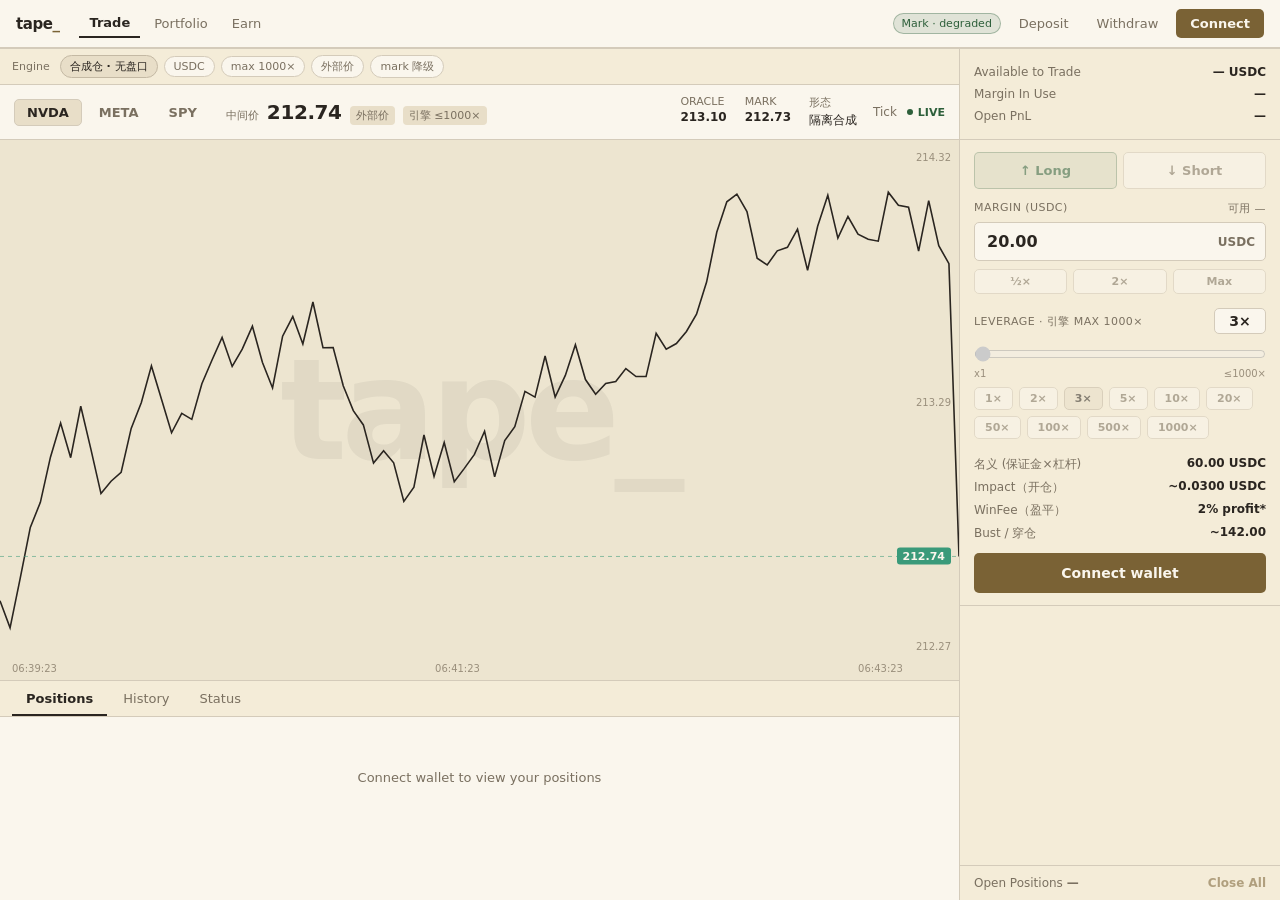
==== app/index.html @ c14cebf2 "rebuild: unified ENGINE→ENGINE_PARAMS winFee 200 Same QA fix; rebuild after mock re-exports params s" ====
<!doctype html>
<html lang="zh-CN">
  <head>
    <meta charset="UTF-8" />
    <link rel="icon" type="image/svg+xml" href="./favicon.svg" />
    <meta name="viewport" content="width=device-width, initial-scale=1.0" />
    <meta name="theme-color" content="#EDE5D0" />
    <title>Tape · US Stock Perp</title>
    <script type="module" crossorigin src="./assets/index-BJohCNqG.js"></script>
    <link rel="stylesheet" crossorigin href="./assets/index-CT2lqJcr.css">
  </head>
  <body>
    <div id="root"></div>
  </body>
</html>
---- app/assets/index-CT2lqJcr.css ----
:root{--bg:#ede5d0;--panel:#f4ecd8;--raised:#faf6ed;--sunken:#e8dec8;--border:#d4cbba;--border-strong:#c4b9a4;--ink:#2a2520;--muted:#7a7060;--muted-2:#9a8f7c;--positive:#2d5f3a;--positive-soft:#2d5f3a1f;--negative:#8b2020;--negative-soft:#8b20201f;--accent:#7a6235;--accent-hover:#69542c;--buy:#3a9a7a;--sell:#e05555;--chart-line:#2a2520;--live:#2d5f3a;--radius:8px;--radius-sm:5px;--rail-w:320px;--nav-h:48px;--bottom-h:220px;--font:Inter, ui-sans-serif, system-ui, -apple-system, "Segoe UI", "PingFang SC", "Noto Sans SC", sans-serif;font-family:var(--font);font-synthesis:none;text-rendering:optimizelegibility;-webkit-font-smoothing:antialiased;color:var(--ink);background:var(--bg)}*,:before,:after{box-sizing:border-box}html,body,#root{background:var(--bg);height:100%;color:var(--ink);margin:0}body{min-width:1200px;overflow:auto}button,input{font:inherit;color:inherit}button{cursor:pointer;background:0 0;border:none;padding:0}button:disabled{cursor:not-allowed;opacity:.55}.tabular{font-variant-numeric:tabular-nums}.desk{grid-template-rows:var(--nav-h) minmax(0, 1fr) auto;background:var(--bg);min-width:1200px;height:100vh;min-height:720px;display:grid}.desk-body{grid-template-columns:minmax(0, 1fr) var(--rail-w);border-top:1px solid var(--border);min-height:0;display:grid}.desk-main{border-right:1px solid var(--border);flex-direction:column;min-width:0;min-height:0;display:flex}.topnav{background:var(--raised);border-bottom:1px solid var(--border);height:var(--nav-h);align-items:center;gap:20px;padding:0 16px;display:flex}.topnav-logo{letter-spacing:-.03em;color:var(--ink);white-space:nowrap;font-size:15px;font-weight:700}.topnav-logo span{color:var(--accent)}.topnav-links{flex:1;align-items:center;gap:4px;display:flex}.topnav-links a,.topnav-links button.nav-link{color:var(--muted);border-radius:var(--radius-sm);padding:6px 10px;font-size:13px;text-decoration:none}.topnav-links a.active,.topnav-links button.nav-link.active{color:var(--ink);box-shadow:inset 0 -2px 0 var(--ink);border-radius:0;padding-bottom:8px;font-weight:600}.topnav-right{align-items:center;gap:8px;display:flex}.badge{border:1px solid var(--border);color:var(--muted);background:var(--sunken);white-space:nowrap;border-radius:999px;padding:3px 8px;font-size:11px}.badge.chain{color:var(--positive);background:var(--positive-soft);border-color:#2d5f3a59}.btn-ghost{color:var(--muted);border-radius:var(--radius-sm);padding:6px 10px;font-size:13px}.btn-ghost:hover{color:var(--ink);background:var(--sunken)}.btn-accent{color:#faf6ed;background:var(--accent);border-radius:var(--radius-sm);padding:7px 14px;font-size:13px;font-weight:600}.btn-accent:hover:not(:disabled){background:var(--accent-hover)}.btn-place{color:#faf6ed;background:var(--positive);border-radius:var(--radius-sm);width:100%;margin-top:8px;padding:12px 14px;font-size:14px;font-weight:650}.btn-place:hover:not(:disabled){filter:brightness(1.06)}.btn-place.short{background:var(--negative)}.btn-place.connect{background:var(--accent)}.btn-place.blocked{background:var(--border-strong);color:var(--muted)}.session-bar{background:var(--panel);border-bottom:1px solid var(--border);flex-shrink:0;align-items:center;gap:6px;padding:6px 12px;display:flex}.session-bar .lbl{color:var(--muted);margin-right:4px;font-size:11px}.chip{border:1px solid var(--border);color:var(--muted);background:var(--raised);border-radius:999px;padding:3px 9px;font-size:11px}.chip:hover{color:var(--ink);border-color:var(--border-strong)}.chip.active{color:var(--ink);background:var(--sunken);border-color:var(--border-strong);font-weight:600}.market-header{background:var(--raised);border-bottom:1px solid var(--border);flex-shrink:0;align-items:center;gap:16px;padding:10px 14px;display:flex}.market-select{gap:4px;display:flex}.market-select button{border-radius:var(--radius-sm);color:var(--muted);border:1px solid #0000;padding:5px 12px;font-size:13px;font-weight:600}.market-select button.active{color:var(--ink);background:var(--sunken);border-color:var(--border)}.mid-block{align-items:baseline;gap:8px;display:flex}.mid-block .label{color:var(--muted);font-size:11px}.mid-block .px{letter-spacing:-.02em;font-size:20px;font-weight:650}.mid-block .tag{background:var(--sunken);color:var(--muted);border-radius:4px;padding:2px 6px;font-size:11px}.stats{color:var(--muted);gap:18px;margin-left:auto;font-size:11px;display:flex}.stats b{color:var(--ink);margin-top:2px;font-size:12px;font-weight:600;display:block}.chart-tools{color:var(--muted);align-items:center;gap:10px;font-size:12px;display:flex}.live-dot{color:var(--live);align-items:center;gap:5px;font-size:11px;font-weight:600;display:inline-flex}.live-dot:before{content:"";background:var(--live);border-radius:50%;width:6px;height:6px}.chart-wrap{background:var(--bg);flex:1;min-height:280px;position:relative;overflow:hidden}.chart-watermark{pointer-events:none;letter-spacing:-.04em;color:#2a25200f;-webkit-user-select:none;user-select:none;z-index:0;justify-content:center;align-items:center;font-size:clamp(64px,12vw,140px);font-weight:700;display:flex;position:absolute;inset:0}.chart-wrap canvas,.chart-wrap svg{z-index:1;width:100%;height:100%;display:block;position:relative}.chart-axis-y{color:var(--muted-2);z-index:2;text-align:right;pointer-events:none;flex-direction:column;justify-content:space-between;font-size:10px;display:flex;position:absolute;top:12px;bottom:28px;right:8px}.chart-axis-x{color:var(--muted-2);z-index:2;pointer-events:none;justify-content:space-between;font-size:10px;display:flex;position:absolute;bottom:6px;left:12px;right:56px}.px-pill{z-index:3;color:#faf6ed;background:var(--buy);pointer-events:none;border-radius:3px;padding:2px 6px;font-size:11px;font-weight:650;position:absolute;right:8px;transform:translateY(-50%)}.order-rail{background:var(--panel);flex-direction:column;min-height:0;display:flex;overflow-y:auto}.rail-section{border-bottom:1px solid var(--border);padding:12px 14px}.rail-section:last-child{border-bottom:none}.acct-row{justify-content:space-between;align-items:baseline;padding:4px 0;font-size:12px;display:flex}.acct-row .k{color:var(--muted)}.acct-row .v{font-weight:600}.acct-row .v.pos{color:var(--positive)}.acct-row .v.neg{color:var(--negative)}.dir-seg{grid-template-columns:1fr 1fr;gap:6px;margin-bottom:12px;display:grid}.dir-seg button{border-radius:var(--radius-sm);border:1px solid var(--border);background:var(--raised);color:var(--muted);padding:10px 8px;font-size:13px;font-weight:650}.dir-seg button.long.active{background:var(--positive-soft);color:var(--positive);border-color:#2d5f3a73}.dir-seg button.short.active{background:var(--negative-soft);color:var(--negative);border-color:#8b202066}.field-label{color:var(--muted);text-transform:uppercase;letter-spacing:.04em;justify-content:space-between;margin-bottom:6px;font-size:11px;display:flex}.field-input{background:var(--raised);border:1px solid var(--border);border-radius:var(--radius-sm);align-items:center;gap:8px;padding:8px 10px;display:flex}.field-input input{font-variant-numeric:tabular-nums;background:0 0;border:none;outline:none;flex:1;min-width:0;font-size:16px;font-weight:650}.field-input .unit{color:var(--muted);font-size:12px;font-weight:600}.quick-row{gap:6px;margin-top:8px;display:flex}.quick-row button{border-radius:var(--radius-sm);border:1px solid var(--border);background:var(--raised);color:var(--muted);flex:1;padding:5px 0;font-size:11px;font-weight:600}.quick-row button:hover:not(:disabled){color:var(--ink);border-color:var(--border-strong)}.lev-head{justify-content:space-between;align-items:center;margin-top:14px;margin-bottom:8px;display:flex}.lev-head .lbl{color:var(--muted);text-transform:uppercase;letter-spacing:.04em;font-size:11px}.lev-box{text-align:center;border:1px solid var(--border);border-radius:var(--radius-sm);background:var(--raised);min-width:52px;padding:4px 8px;font-size:14px;font-weight:700}.lev-slider{width:100%;accent-color:var(--accent);margin:4px 0 6px}.lev-ends{color:var(--muted-2);justify-content:space-between;margin-bottom:8px;font-size:10px;display:flex}.lev-presets{flex-wrap:wrap;gap:6px;display:flex}.lev-presets button{border-radius:var(--radius-sm);border:1px solid var(--border);background:var(--raised);color:var(--muted);padding:4px 10px;font-size:11px;font-weight:600}.lev-presets button.active{color:var(--ink);border-color:var(--border-strong);background:var(--sunken)}.summary-row{color:var(--muted);justify-content:space-between;padding:3px 0;font-size:12px;display:flex}.summary-row b{color:var(--ink);font-weight:600}.banner{border-radius:var(--radius-sm);background:var(--sunken);color:var(--muted);border:1px solid var(--border);margin:8px 0 0;padding:8px 10px;font-size:12px}.banner.warn{color:var(--negative);background:var(--negative-soft);border-color:#8b202040}.rail-foot{border-top:1px solid var(--border);color:var(--muted);justify-content:space-between;margin-top:auto;padding:10px 14px;font-size:12px;display:flex}.rail-foot button{color:var(--accent);font-weight:600}.bottom-panel{border-top:1px solid var(--border);background:var(--raised);min-height:var(--bottom-h);flex-direction:column;max-height:280px;display:flex}.bottom-tabs{border-bottom:1px solid var(--border);background:var(--panel);gap:2px;padding:0 12px;display:flex}.bottom-tabs button{color:var(--muted);padding:10px 14px;font-size:13px}.bottom-tabs button.active{color:var(--ink);box-shadow:inset 0 -2px 0 var(--ink);font-weight:650}.pos-table-wrap{flex:1;position:relative;overflow:auto}.pos-empty{min-height:120px;color:var(--muted);justify-content:center;align-items:center;font-size:13px;display:flex}table.pos-table{border-collapse:collapse;width:100%;font-size:12px}table.pos-table th{text-align:left;color:var(--muted);border-bottom:1px solid var(--border);background:var(--raised);white-space:nowrap;padding:8px 12px;font-weight:500;position:sticky;top:0}table.pos-table td{border-bottom:1px solid var(--border);white-space:nowrap;font-variant-numeric:tabular-nums;padding:10px 12px}table.pos-table .asset{font-weight:650}table.pos-table .long{color:var(--positive)}table.pos-table .short{color:var(--negative)}table.pos-table .pos{color:var(--positive)}table.pos-table .neg{color:var(--negative)}.btn-close{border-radius:var(--radius-sm);border:1px solid var(--border);background:var(--sunken);color:var(--ink);padding:4px 10px;font-size:11px;font-weight:600}.btn-close:hover:not(:disabled){border-color:var(--border-strong)}.modal-backdrop{z-index:100;background:#2a252059;justify-content:center;align-items:center;display:flex;position:fixed;inset:0}.modal{background:var(--raised);border:1px solid var(--border);border-radius:var(--radius);width:min(400px,92vw);padding:20px 22px;box-shadow:0 12px 40px #2a25202e}.modal h3{margin:0 0 12px;font-size:16px}.modal p{color:var(--muted);margin:0 0 8px;font-size:13px;line-height:1.5}.modal .emphasis{color:var(--negative);font-size:14px;font-weight:700}.modal-actions{justify-content:flex-end;gap:8px;margin-top:16px;display:flex}.modal-actions .cancel{border-radius:var(--radius-sm);border:1px solid var(--border);background:var(--sunken);padding:8px 14px;font-size:13px;font-weight:600}.modal-actions .confirm{border-radius:var(--radius-sm);background:var(--positive);color:#faf6ed;padding:8px 14px;font-size:13px;font-weight:650}.toast{background:var(--ink);color:var(--raised);border-radius:var(--radius-sm);z-index:120;max-width:90vw;padding:10px 16px;font-size:13px;position:fixed;bottom:24px;left:50%;transform:translate(-50%);box-shadow:0 8px 24px #2a252040}.narrow-hint{display:none}@media (width<=1199px){.narrow-hint{z-index:50;background:var(--accent);color:#faf6ed;text-align:center;padding:8px 12px;font-size:12px;display:block;position:sticky;top:0}}
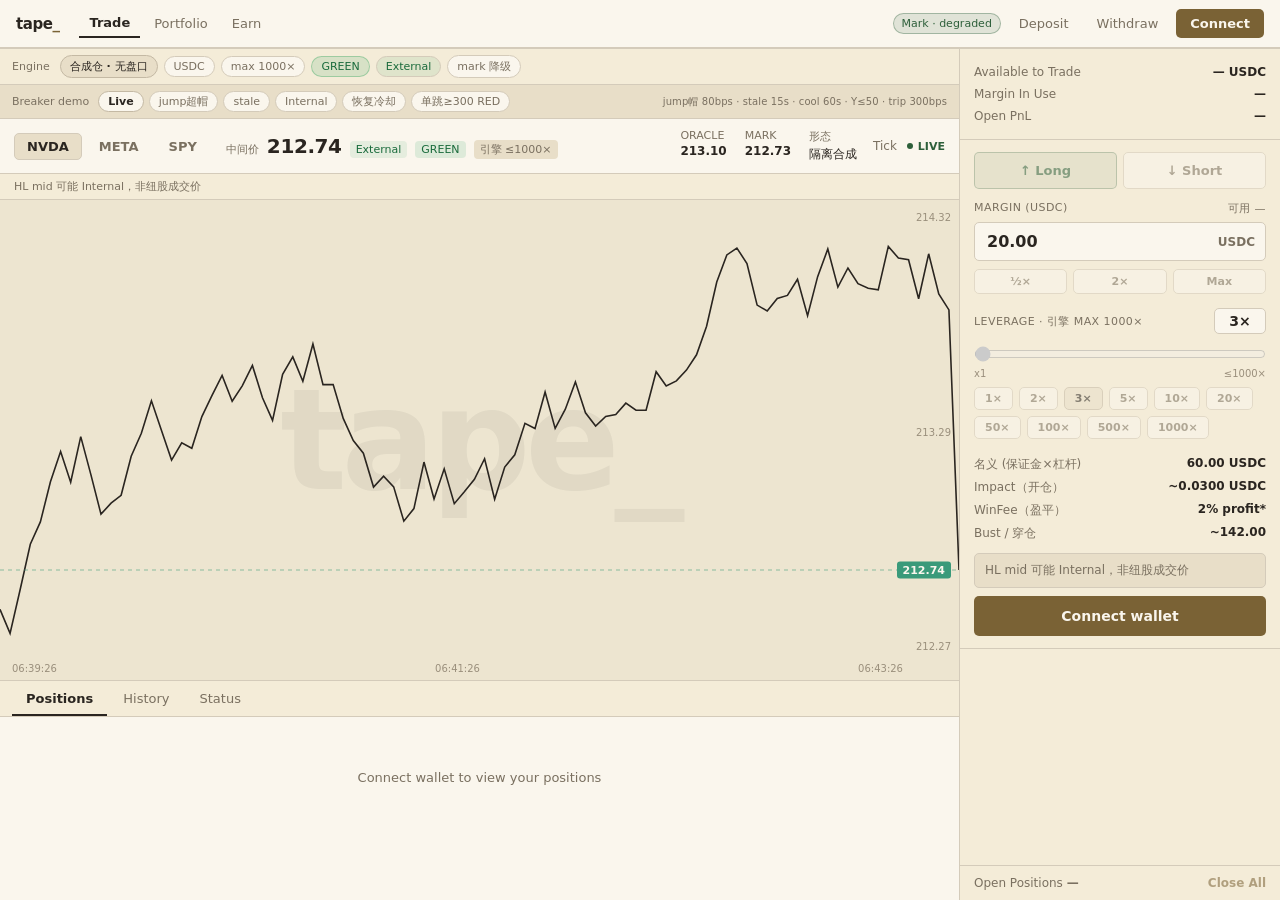
==== commit eefe37d2: "breaker UI §6: GREEN/YELLOW/ORANGE/RED · mark tags · open gate · QA demo toolbar - Price tags Extern" ====
--- a/app/index.html
+++ b/app/index.html
@@ -6,8 +6,8 @@
     <meta name="viewport" content="width=device-width, initial-scale=1.0" />
     <meta name="theme-color" content="#EDE5D0" />
     <title>Tape · US Stock Perp</title>
-    <script type="module" crossorigin src="./assets/index-BJohCNqG.js"></script>
-    <link rel="stylesheet" crossorigin href="./assets/index-CT2lqJcr.css">
+    <script type="module" crossorigin src="./assets/index-rAU33fij.js"></script>
+    <link rel="stylesheet" crossorigin href="./assets/index-DnjZl-Bi.css">
   </head>
   <body>
     <div id="root"></div>
--- a/app/assets/index-DnjZl-Bi.css
+++ b/app/assets/index-DnjZl-Bi.css
@@ -0,0 +1 @@
+:root{--bg:#ede5d0;--panel:#f4ecd8;--raised:#faf6ed;--sunken:#e8dec8;--border:#d4cbba;--border-strong:#c4b9a4;--ink:#2a2520;--muted:#7a7060;--muted-2:#9a8f7c;--positive:#2d5f3a;--positive-soft:#2d5f3a1f;--negative:#8b2020;--negative-soft:#8b20201f;--accent:#7a6235;--accent-hover:#69542c;--buy:#3a9a7a;--sell:#e05555;--chart-line:#2a2520;--live:#2d5f3a;--radius:8px;--radius-sm:5px;--rail-w:320px;--nav-h:48px;--bottom-h:220px;--font:Inter, ui-sans-serif, system-ui, -apple-system, "Segoe UI", "PingFang SC", "Noto Sans SC", sans-serif;font-family:var(--font);font-synthesis:none;text-rendering:optimizelegibility;-webkit-font-smoothing:antialiased;color:var(--ink);background:var(--bg)}*,:before,:after{box-sizing:border-box}html,body,#root{background:var(--bg);height:100%;color:var(--ink);margin:0}body{min-width:1200px;overflow:auto}button,input{font:inherit;color:inherit}button{cursor:pointer;background:0 0;border:none;padding:0}button:disabled{cursor:not-allowed;opacity:.55}.tabular{font-variant-numeric:tabular-nums}.desk{grid-template-rows:var(--nav-h) minmax(0, 1fr) auto;background:var(--bg);min-width:1200px;height:100vh;min-height:720px;display:grid}.desk-body{grid-template-columns:minmax(0, 1fr) var(--rail-w);border-top:1px solid var(--border);min-height:0;display:grid}.desk-main{border-right:1px solid var(--border);flex-direction:column;min-width:0;min-height:0;display:flex}.topnav{background:var(--raised);border-bottom:1px solid var(--border);height:var(--nav-h);align-items:center;gap:20px;padding:0 16px;display:flex}.topnav-logo{letter-spacing:-.03em;color:var(--ink);white-space:nowrap;font-size:15px;font-weight:700}.topnav-logo span{color:var(--accent)}.topnav-links{flex:1;align-items:center;gap:4px;display:flex}.topnav-links a,.topnav-links button.nav-link{color:var(--muted);border-radius:var(--radius-sm);padding:6px 10px;font-size:13px;text-decoration:none}.topnav-links a.active,.topnav-links button.nav-link.active{color:var(--ink);box-shadow:inset 0 -2px 0 var(--ink);border-radius:0;padding-bottom:8px;font-weight:600}.topnav-right{align-items:center;gap:8px;display:flex}.badge{border:1px solid var(--border);color:var(--muted);background:var(--sunken);white-space:nowrap;border-radius:999px;padding:3px 8px;font-size:11px}.badge.chain{color:var(--positive);background:var(--positive-soft);border-color:#2d5f3a59}.btn-ghost{color:var(--muted);border-radius:var(--radius-sm);padding:6px 10px;font-size:13px}.btn-ghost:hover{color:var(--ink);background:var(--sunken)}.btn-accent{color:#faf6ed;background:var(--accent);border-radius:var(--radius-sm);padding:7px 14px;font-size:13px;font-weight:600}.btn-accent:hover:not(:disabled){background:var(--accent-hover)}.btn-place{color:#faf6ed;background:var(--positive);border-radius:var(--radius-sm);width:100%;margin-top:8px;padding:12px 14px;font-size:14px;font-weight:650}.btn-place:hover:not(:disabled){filter:brightness(1.06)}.btn-place.short{background:var(--negative)}.btn-place.connect{background:var(--accent)}.btn-place.blocked{background:var(--border-strong);color:var(--muted)}.session-bar{background:var(--panel);border-bottom:1px solid var(--border);flex-shrink:0;align-items:center;gap:6px;padding:6px 12px;display:flex}.session-bar .lbl{color:var(--muted);margin-right:4px;font-size:11px}.chip{border:1px solid var(--border);color:var(--muted);background:var(--raised);border-radius:999px;padding:3px 9px;font-size:11px}.chip:hover{color:var(--ink);border-color:var(--border-strong)}.chip.active{color:var(--ink);background:var(--sunken);border-color:var(--border-strong);font-weight:600}.market-header{background:var(--raised);border-bottom:1px solid var(--border);flex-shrink:0;align-items:center;gap:16px;padding:10px 14px;display:flex}.market-select{gap:4px;display:flex}.market-select button{border-radius:var(--radius-sm);color:var(--muted);border:1px solid #0000;padding:5px 12px;font-size:13px;font-weight:600}.market-select button.active{color:var(--ink);background:var(--sunken);border-color:var(--border)}.mid-block{align-items:baseline;gap:8px;display:flex}.mid-block .label{color:var(--muted);font-size:11px}.mid-block .px{letter-spacing:-.02em;font-size:20px;font-weight:650}.mid-block .tag{background:var(--sunken);color:var(--muted);border-radius:4px;padding:2px 6px;font-size:11px}.stats{color:var(--muted);gap:18px;margin-left:auto;font-size:11px;display:flex}.stats b{color:var(--ink);margin-top:2px;font-size:12px;font-weight:600;display:block}.chart-tools{color:var(--muted);align-items:center;gap:10px;font-size:12px;display:flex}.live-dot{color:var(--live);align-items:center;gap:5px;font-size:11px;font-weight:600;display:inline-flex}.live-dot:before{content:"";background:var(--live);border-radius:50%;width:6px;height:6px}.chart-wrap{background:var(--bg);flex:1;min-height:280px;position:relative;overflow:hidden}.chart-watermark{pointer-events:none;letter-spacing:-.04em;color:#2a25200f;-webkit-user-select:none;user-select:none;z-index:0;justify-content:center;align-items:center;font-size:clamp(64px,12vw,140px);font-weight:700;display:flex;position:absolute;inset:0}.chart-wrap canvas,.chart-wrap svg{z-index:1;width:100%;height:100%;display:block;position:relative}.chart-axis-y{color:var(--muted-2);z-index:2;text-align:right;pointer-events:none;flex-direction:column;justify-content:space-between;font-size:10px;display:flex;position:absolute;top:12px;bottom:28px;right:8px}.chart-axis-x{color:var(--muted-2);z-index:2;pointer-events:none;justify-content:space-between;font-size:10px;display:flex;position:absolute;bottom:6px;left:12px;right:56px}.px-pill{z-index:3;color:#faf6ed;background:var(--buy);pointer-events:none;border-radius:3px;padding:2px 6px;font-size:11px;font-weight:650;position:absolute;right:8px;transform:translateY(-50%)}.order-rail{background:var(--panel);flex-direction:column;min-height:0;display:flex;overflow-y:auto}.rail-section{border-bottom:1px solid var(--border);padding:12px 14px}.rail-section:last-child{border-bottom:none}.acct-row{justify-content:space-between;align-items:baseline;padding:4px 0;font-size:12px;display:flex}.acct-row .k{color:var(--muted)}.acct-row .v{font-weight:600}.acct-row .v.pos{color:var(--positive)}.acct-row .v.neg{color:var(--negative)}.dir-seg{grid-template-columns:1fr 1fr;gap:6px;margin-bottom:12px;display:grid}.dir-seg button{border-radius:var(--radius-sm);border:1px solid var(--border);background:var(--raised);color:var(--muted);padding:10px 8px;font-size:13px;font-weight:650}.dir-seg button.long.active{background:var(--positive-soft);color:var(--positive);border-color:#2d5f3a73}.dir-seg button.short.active{background:var(--negative-soft);color:var(--negative);border-color:#8b202066}.field-label{color:var(--muted);text-transform:uppercase;letter-spacing:.04em;justify-content:space-between;margin-bottom:6px;font-size:11px;display:flex}.field-input{background:var(--raised);border:1px solid var(--border);border-radius:var(--radius-sm);align-items:center;gap:8px;padding:8px 10px;display:flex}.field-input input{font-variant-numeric:tabular-nums;background:0 0;border:none;outline:none;flex:1;min-width:0;font-size:16px;font-weight:650}.field-input .unit{color:var(--muted);font-size:12px;font-weight:600}.quick-row{gap:6px;margin-top:8px;display:flex}.quick-row button{border-radius:var(--radius-sm);border:1px solid var(--border);background:var(--raised);color:var(--muted);flex:1;padding:5px 0;font-size:11px;font-weight:600}.quick-row button:hover:not(:disabled){color:var(--ink);border-color:var(--border-strong)}.lev-head{justify-content:space-between;align-items:center;margin-top:14px;margin-bottom:8px;display:flex}.lev-head .lbl{color:var(--muted);text-transform:uppercase;letter-spacing:.04em;font-size:11px}.lev-box{text-align:center;border:1px solid var(--border);border-radius:var(--radius-sm);background:var(--raised);min-width:52px;padding:4px 8px;font-size:14px;font-weight:700}.lev-slider{width:100%;accent-color:var(--accent);margin:4px 0 6px}.lev-ends{color:var(--muted-2);justify-content:space-between;margin-bottom:8px;font-size:10px;display:flex}.lev-presets{flex-wrap:wrap;gap:6px;display:flex}.lev-presets button{border-radius:var(--radius-sm);border:1px solid var(--border);background:var(--raised);color:var(--muted);padding:4px 10px;font-size:11px;font-weight:600}.lev-presets button.active{color:var(--ink);border-color:var(--border-strong);background:var(--sunken)}.summary-row{color:var(--muted);justify-content:space-between;padding:3px 0;font-size:12px;display:flex}.summary-row b{color:var(--ink);font-weight:600}.banner{border-radius:var(--radius-sm);background:var(--sunken);color:var(--muted);border:1px solid var(--border);margin:8px 0 0;padding:8px 10px;font-size:12px}.banner.warn{color:var(--negative);background:var(--negative-soft);border-color:#8b202040}.rail-foot{border-top:1px solid var(--border);color:var(--muted);justify-content:space-between;margin-top:auto;padding:10px 14px;font-size:12px;display:flex}.rail-foot button{color:var(--accent);font-weight:600}.bottom-panel{border-top:1px solid var(--border);background:var(--raised);min-height:var(--bottom-h);flex-direction:column;max-height:280px;display:flex}.bottom-tabs{border-bottom:1px solid var(--border);background:var(--panel);gap:2px;padding:0 12px;display:flex}.bottom-tabs button{color:var(--muted);padding:10px 14px;font-size:13px}.bottom-tabs button.active{color:var(--ink);box-shadow:inset 0 -2px 0 var(--ink);font-weight:650}.pos-table-wrap{flex:1;position:relative;overflow:auto}.pos-empty{min-height:120px;color:var(--muted);justify-content:center;align-items:center;font-size:13px;display:flex}table.pos-table{border-collapse:collapse;width:100%;font-size:12px}table.pos-table th{text-align:left;color:var(--muted);border-bottom:1px solid var(--border);background:var(--raised);white-space:nowrap;padding:8px 12px;font-weight:500;position:sticky;top:0}table.pos-table td{border-bottom:1px solid var(--border);white-space:nowrap;font-variant-numeric:tabular-nums;padding:10px 12px}table.pos-table .asset{font-weight:650}table.pos-table .long{color:var(--positive)}table.pos-table .short{color:var(--negative)}table.pos-table .pos{color:var(--positive)}table.pos-table .neg{color:var(--negative)}.btn-close{border-radius:var(--radius-sm);border:1px solid var(--border);background:var(--sunken);color:var(--ink);padding:4px 10px;font-size:11px;font-weight:600}.btn-close:hover:not(:disabled){border-color:var(--border-strong)}.modal-backdrop{z-index:100;background:#2a252059;justify-content:center;align-items:center;display:flex;position:fixed;inset:0}.modal{background:var(--raised);border:1px solid var(--border);border-radius:var(--radius);width:min(400px,92vw);padding:20px 22px;box-shadow:0 12px 40px #2a25202e}.modal h3{margin:0 0 12px;font-size:16px}.modal p{color:var(--muted);margin:0 0 8px;font-size:13px;line-height:1.5}.modal .emphasis{color:var(--negative);font-size:14px;font-weight:700}.modal-actions{justify-content:flex-end;gap:8px;margin-top:16px;display:flex}.modal-actions .cancel{border-radius:var(--radius-sm);border:1px solid var(--border);background:var(--sunken);padding:8px 14px;font-size:13px;font-weight:600}.modal-actions .confirm{border-radius:var(--radius-sm);background:var(--positive);color:#faf6ed;padding:8px 14px;font-size:13px;font-weight:650}.toast{background:var(--ink);color:var(--raised);border-radius:var(--radius-sm);z-index:120;max-width:90vw;padding:10px 16px;font-size:13px;position:fixed;bottom:24px;left:50%;transform:translate(-50%);box-shadow:0 8px 24px #2a252040}.narrow-hint{display:none}@media (width<=1199px){.narrow-hint{z-index:50;background:var(--accent);color:#faf6ed;text-align:center;padding:8px 12px;font-size:12px;display:block;position:sticky;top:0}}.breaker-chip.breaker-green,.tag.breaker-chip.breaker-green{color:#1a6b3c;background:#2ea05a24;border-color:#2ea05a59}.breaker-chip.breaker-yellow,.tag.breaker-chip.breaker-yellow{color:#8a6a00;background:#dcb4282e;border-color:#b48c1466}.breaker-chip.breaker-orange,.tag.breaker-chip.breaker-orange{color:#a14a00;background:#e6782829;border-color:#c8641466}.breaker-chip.breaker-red,.tag.breaker-chip.breaker-red{color:#8b2020;background:#c8323224;border-color:#a0282866;font-weight:700}.mark-tag.external{color:#1a6b3c;background:#2ea05a1a}.mark-tag.internal{color:#8a6a00;background:#dcb42829}.mark-tag.stale{color:#a14a00;background:#e6782824}.mark-tag.circuit{color:#8b2020;background:#c832321f;font-weight:650}.demo-bar{background:var(--sunken);flex-wrap:wrap;gap:5px}.demo-bar .demo-chip{cursor:pointer;font-family:inherit}.demo-bar .demo-chip.active{color:var(--ink);background:var(--raised);border-color:var(--border-strong);font-weight:650}.demo-bar .demo-hint{color:var(--muted);letter-spacing:.01em;margin-left:auto;font-size:10px}.hl-mid-tip{color:var(--muted);background:var(--panel);border-bottom:1px solid var(--border);padding:5px 14px;font-size:11px}.banner.tip{color:var(--muted);background:var(--sunken);border-color:var(--border)}button.chip.demo-chip{cursor:pointer;font-family:inherit;line-height:1.2}button.chip.demo-chip:hover{color:var(--ink);border-color:var(--border-strong)}
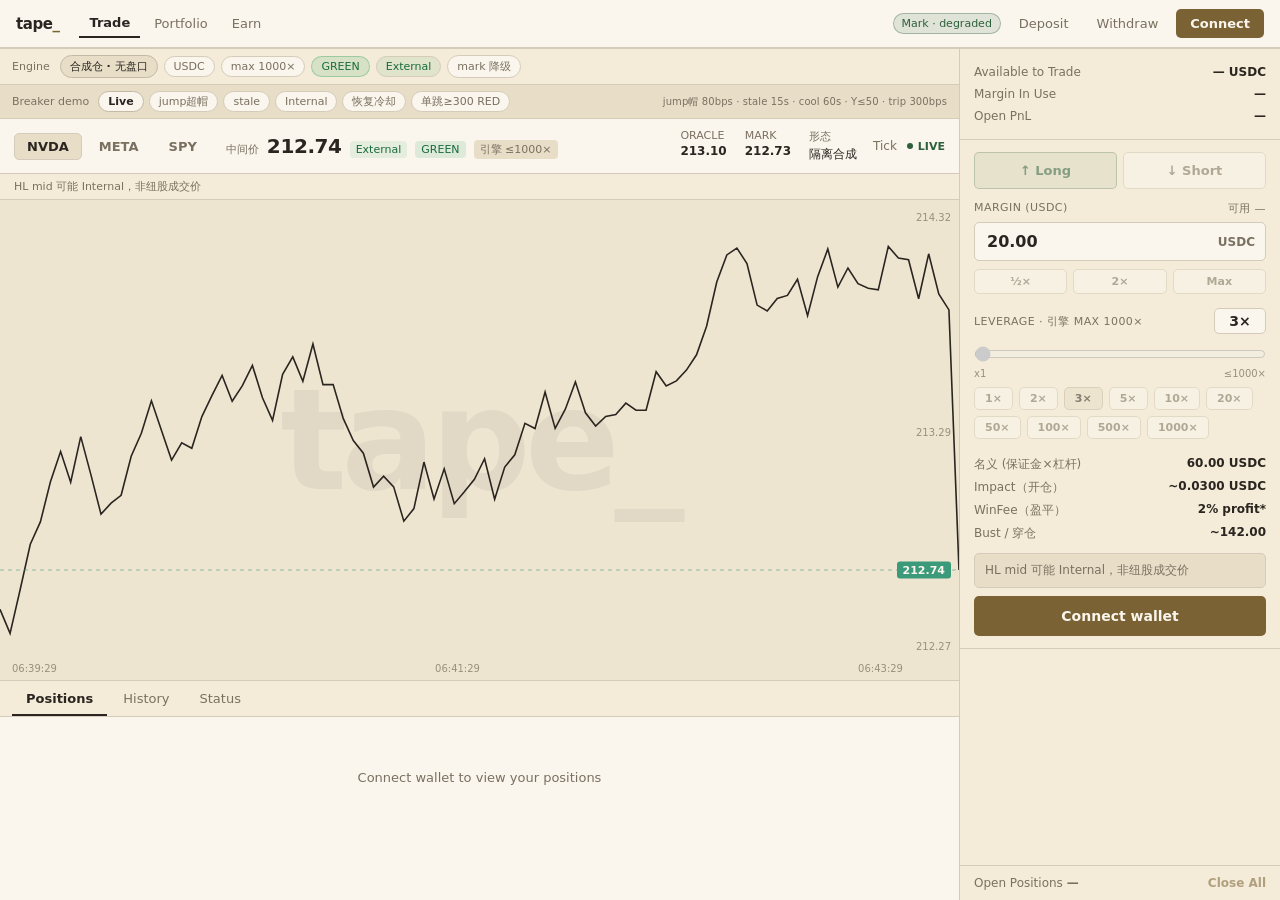
==== commit 3309045f: "ui: bind Live breaker to getBreakerLevel; engine stub already sole ledger - Display level via getBre" ====
--- a/app/index.html
+++ b/app/index.html
@@ -6,7 +6,7 @@
     <meta name="viewport" content="width=device-width, initial-scale=1.0" />
     <meta name="theme-color" content="#EDE5D0" />
     <title>Tape · US Stock Perp</title>
-    <script type="module" crossorigin src="./assets/index-rAU33fij.js"></script>
+    <script type="module" crossorigin src="./assets/index-DB42mRm-.js"></script>
     <link rel="stylesheet" crossorigin href="./assets/index-DnjZl-Bi.css">
   </head>
   <body>
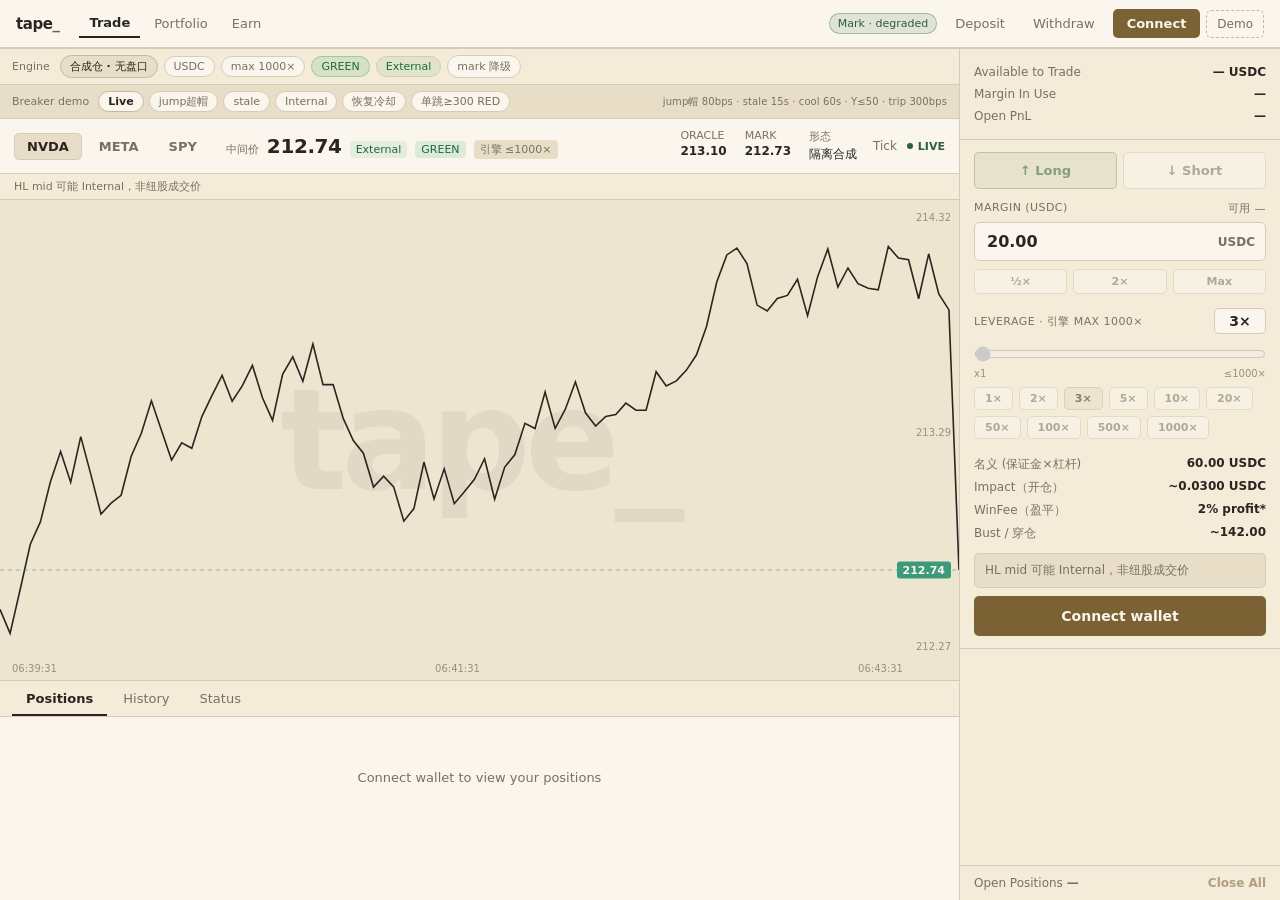
==== commit 2ece7e91: "feat(app): Connect → injected wallet; Demo stub secondary Papertrade parity next-bar: primary Connec" ====
--- a/app/index.html
+++ b/app/index.html
@@ -6,8 +6,8 @@
     <meta name="viewport" content="width=device-width, initial-scale=1.0" />
     <meta name="theme-color" content="#EDE5D0" />
     <title>Tape · US Stock Perp</title>
-    <script type="module" crossorigin src="./assets/index-DB42mRm-.js"></script>
-    <link rel="stylesheet" crossorigin href="./assets/index-DnjZl-Bi.css">
+    <script type="module" crossorigin src="./assets/index-DapTherj.js"></script>
+    <link rel="stylesheet" crossorigin href="./assets/index-CrhQfopt.css">
   </head>
   <body>
     <div id="root"></div>
--- a/app/assets/index-CrhQfopt.css
+++ b/app/assets/index-CrhQfopt.css
@@ -0,0 +1 @@
+:root{--bg:#ede5d0;--panel:#f4ecd8;--raised:#faf6ed;--sunken:#e8dec8;--border:#d4cbba;--border-strong:#c4b9a4;--ink:#2a2520;--muted:#7a7060;--muted-2:#9a8f7c;--positive:#2d5f3a;--positive-soft:#2d5f3a1f;--negative:#8b2020;--negative-soft:#8b20201f;--accent:#7a6235;--accent-hover:#69542c;--buy:#3a9a7a;--sell:#e05555;--chart-line:#2a2520;--live:#2d5f3a;--radius:8px;--radius-sm:5px;--rail-w:320px;--nav-h:48px;--bottom-h:220px;--font:Inter, ui-sans-serif, system-ui, -apple-system, "Segoe UI", "PingFang SC", "Noto Sans SC", sans-serif;font-family:var(--font);font-synthesis:none;text-rendering:optimizelegibility;-webkit-font-smoothing:antialiased;color:var(--ink);background:var(--bg)}*,:before,:after{box-sizing:border-box}html,body,#root{background:var(--bg);height:100%;color:var(--ink);margin:0}body{min-width:1200px;overflow:auto}button,input{font:inherit;color:inherit}button{cursor:pointer;background:0 0;border:none;padding:0}button:disabled{cursor:not-allowed;opacity:.55}.tabular{font-variant-numeric:tabular-nums}.desk{grid-template-rows:var(--nav-h) minmax(0, 1fr) auto;background:var(--bg);min-width:1200px;height:100vh;min-height:720px;display:grid}.desk-body{grid-template-columns:minmax(0, 1fr) var(--rail-w);border-top:1px solid var(--border);min-height:0;display:grid}.desk-main{border-right:1px solid var(--border);flex-direction:column;min-width:0;min-height:0;display:flex}.topnav{background:var(--raised);border-bottom:1px solid var(--border);height:var(--nav-h);align-items:center;gap:20px;padding:0 16px;display:flex}.topnav-logo{letter-spacing:-.03em;color:var(--ink);white-space:nowrap;font-size:15px;font-weight:700}.topnav-logo span{color:var(--accent)}.topnav-links{flex:1;align-items:center;gap:4px;display:flex}.topnav-links a,.topnav-links button.nav-link{color:var(--muted);border-radius:var(--radius-sm);padding:6px 10px;font-size:13px;text-decoration:none}.topnav-links a.active,.topnav-links button.nav-link.active{color:var(--ink);box-shadow:inset 0 -2px 0 var(--ink);border-radius:0;padding-bottom:8px;font-weight:600}.topnav-right{align-items:center;gap:8px;display:flex}.badge{border:1px solid var(--border);color:var(--muted);background:var(--sunken);white-space:nowrap;border-radius:999px;padding:3px 8px;font-size:11px}.badge.chain{color:var(--positive);background:var(--positive-soft);border-color:#2d5f3a59}.btn-ghost{color:var(--muted);border-radius:var(--radius-sm);padding:6px 10px;font-size:13px}.btn-ghost:hover{color:var(--ink);background:var(--sunken)}.btn-accent{color:#faf6ed;background:var(--accent);border-radius:var(--radius-sm);padding:7px 14px;font-size:13px;font-weight:600}.btn-accent:hover:not(:disabled){background:var(--accent-hover)}.connect-cluster{align-items:center;gap:6px;display:flex}.btn-demo{color:var(--muted);border:1px dashed var(--border-strong);border-radius:var(--radius-sm);padding:6px 10px;font-size:12px}.btn-demo:hover{color:var(--ink);background:var(--sunken)}.wallet-chip{font-variant-numeric:tabular-nums;border-radius:var(--radius-sm);border:1px solid var(--border);background:var(--raised);color:var(--ink);padding:6px 10px;font-size:12px}.wallet-chip:hover{border-color:var(--border-strong)}.avail-hint{color:var(--muted-2);margin-top:2px;font-size:11px}.btn-place{color:#faf6ed;background:var(--positive);border-radius:var(--radius-sm);width:100%;margin-top:8px;padding:12px 14px;font-size:14px;font-weight:650}.btn-place:hover:not(:disabled){filter:brightness(1.06)}.btn-place.short{background:var(--negative)}.btn-place.connect{background:var(--accent)}.btn-place.blocked{background:var(--border-strong);color:var(--muted)}.session-bar{background:var(--panel);border-bottom:1px solid var(--border);flex-shrink:0;align-items:center;gap:6px;padding:6px 12px;display:flex}.session-bar .lbl{color:var(--muted);margin-right:4px;font-size:11px}.chip{border:1px solid var(--border);color:var(--muted);background:var(--raised);border-radius:999px;padding:3px 9px;font-size:11px}.chip:hover{color:var(--ink);border-color:var(--border-strong)}.chip.active{color:var(--ink);background:var(--sunken);border-color:var(--border-strong);font-weight:600}.market-header{background:var(--raised);border-bottom:1px solid var(--border);flex-shrink:0;align-items:center;gap:16px;padding:10px 14px;display:flex}.market-select{gap:4px;display:flex}.market-select button{border-radius:var(--radius-sm);color:var(--muted);border:1px solid #0000;padding:5px 12px;font-size:13px;font-weight:600}.market-select button.active{color:var(--ink);background:var(--sunken);border-color:var(--border)}.mid-block{align-items:baseline;gap:8px;display:flex}.mid-block .label{color:var(--muted);font-size:11px}.mid-block .px{letter-spacing:-.02em;font-size:20px;font-weight:650}.mid-block .tag{background:var(--sunken);color:var(--muted);border-radius:4px;padding:2px 6px;font-size:11px}.stats{color:var(--muted);gap:18px;margin-left:auto;font-size:11px;display:flex}.stats b{color:var(--ink);margin-top:2px;font-size:12px;font-weight:600;display:block}.chart-tools{color:var(--muted);align-items:center;gap:10px;font-size:12px;display:flex}.live-dot{color:var(--live);align-items:center;gap:5px;font-size:11px;font-weight:600;display:inline-flex}.live-dot:before{content:"";background:var(--live);border-radius:50%;width:6px;height:6px}.chart-wrap{background:var(--bg);flex:1;min-height:280px;position:relative;overflow:hidden}.chart-watermark{pointer-events:none;letter-spacing:-.04em;color:#2a25200f;-webkit-user-select:none;user-select:none;z-index:0;justify-content:center;align-items:center;font-size:clamp(64px,12vw,140px);font-weight:700;display:flex;position:absolute;inset:0}.chart-wrap canvas,.chart-wrap svg{z-index:1;width:100%;height:100%;display:block;position:relative}.chart-axis-y{color:var(--muted-2);z-index:2;text-align:right;pointer-events:none;flex-direction:column;justify-content:space-between;font-size:10px;display:flex;position:absolute;top:12px;bottom:28px;right:8px}.chart-axis-x{color:var(--muted-2);z-index:2;pointer-events:none;justify-content:space-between;font-size:10px;display:flex;position:absolute;bottom:6px;left:12px;right:56px}.px-pill{z-index:3;color:#faf6ed;background:var(--buy);pointer-events:none;border-radius:3px;padding:2px 6px;font-size:11px;font-weight:650;position:absolute;right:8px;transform:translateY(-50%)}.order-rail{background:var(--panel);flex-direction:column;min-height:0;display:flex;overflow-y:auto}.rail-section{border-bottom:1px solid var(--border);padding:12px 14px}.rail-section:last-child{border-bottom:none}.acct-row{justify-content:space-between;align-items:baseline;padding:4px 0;font-size:12px;display:flex}.acct-row .k{color:var(--muted)}.acct-row .v{font-weight:600}.acct-row .v.pos{color:var(--positive)}.acct-row .v.neg{color:var(--negative)}.dir-seg{grid-template-columns:1fr 1fr;gap:6px;margin-bottom:12px;display:grid}.dir-seg button{border-radius:var(--radius-sm);border:1px solid var(--border);background:var(--raised);color:var(--muted);padding:10px 8px;font-size:13px;font-weight:650}.dir-seg button.long.active{background:var(--positive-soft);color:var(--positive);border-color:#2d5f3a73}.dir-seg button.short.active{background:var(--negative-soft);color:var(--negative);border-color:#8b202066}.field-label{color:var(--muted);text-transform:uppercase;letter-spacing:.04em;justify-content:space-between;margin-bottom:6px;font-size:11px;display:flex}.field-input{background:var(--raised);border:1px solid var(--border);border-radius:var(--radius-sm);align-items:center;gap:8px;padding:8px 10px;display:flex}.field-input input{font-variant-numeric:tabular-nums;background:0 0;border:none;outline:none;flex:1;min-width:0;font-size:16px;font-weight:650}.field-input .unit{color:var(--muted);font-size:12px;font-weight:600}.quick-row{gap:6px;margin-top:8px;display:flex}.quick-row button{border-radius:var(--radius-sm);border:1px solid var(--border);background:var(--raised);color:var(--muted);flex:1;padding:5px 0;font-size:11px;font-weight:600}.quick-row button:hover:not(:disabled){color:var(--ink);border-color:var(--border-strong)}.lev-head{justify-content:space-between;align-items:center;margin-top:14px;margin-bottom:8px;display:flex}.lev-head .lbl{color:var(--muted);text-transform:uppercase;letter-spacing:.04em;font-size:11px}.lev-box{text-align:center;border:1px solid var(--border);border-radius:var(--radius-sm);background:var(--raised);min-width:52px;padding:4px 8px;font-size:14px;font-weight:700}.lev-slider{width:100%;accent-color:var(--accent);margin:4px 0 6px}.lev-ends{color:var(--muted-2);justify-content:space-between;margin-bottom:8px;font-size:10px;display:flex}.lev-presets{flex-wrap:wrap;gap:6px;display:flex}.lev-presets button{border-radius:var(--radius-sm);border:1px solid var(--border);background:var(--raised);color:var(--muted);padding:4px 10px;font-size:11px;font-weight:600}.lev-presets button.active{color:var(--ink);border-color:var(--border-strong);background:var(--sunken)}.summary-row{color:var(--muted);justify-content:space-between;padding:3px 0;font-size:12px;display:flex}.summary-row b{color:var(--ink);font-weight:600}.banner{border-radius:var(--radius-sm);background:var(--sunken);color:var(--muted);border:1px solid var(--border);margin:8px 0 0;padding:8px 10px;font-size:12px}.banner.warn{color:var(--negative);background:var(--negative-soft);border-color:#8b202040}.rail-foot{border-top:1px solid var(--border);color:var(--muted);justify-content:space-between;margin-top:auto;padding:10px 14px;font-size:12px;display:flex}.rail-foot button{color:var(--accent);font-weight:600}.bottom-panel{border-top:1px solid var(--border);background:var(--raised);min-height:var(--bottom-h);flex-direction:column;max-height:280px;display:flex}.bottom-tabs{border-bottom:1px solid var(--border);background:var(--panel);gap:2px;padding:0 12px;display:flex}.bottom-tabs button{color:var(--muted);padding:10px 14px;font-size:13px}.bottom-tabs button.active{color:var(--ink);box-shadow:inset 0 -2px 0 var(--ink);font-weight:650}.pos-table-wrap{flex:1;position:relative;overflow:auto}.pos-empty{min-height:120px;color:var(--muted);justify-content:center;align-items:center;font-size:13px;display:flex}table.pos-table{border-collapse:collapse;width:100%;font-size:12px}table.pos-table th{text-align:left;color:var(--muted);border-bottom:1px solid var(--border);background:var(--raised);white-space:nowrap;padding:8px 12px;font-weight:500;position:sticky;top:0}table.pos-table td{border-bottom:1px solid var(--border);white-space:nowrap;font-variant-numeric:tabular-nums;padding:10px 12px}table.pos-table .asset{font-weight:650}table.pos-table .long{color:var(--positive)}table.pos-table .short{color:var(--negative)}table.pos-table .pos{color:var(--positive)}table.pos-table .neg{color:var(--negative)}.btn-close{border-radius:var(--radius-sm);border:1px solid var(--border);background:var(--sunken);color:var(--ink);padding:4px 10px;font-size:11px;font-weight:600}.btn-close:hover:not(:disabled){border-color:var(--border-strong)}.modal-backdrop{z-index:100;background:#2a252059;justify-content:center;align-items:center;display:flex;position:fixed;inset:0}.modal{background:var(--raised);border:1px solid var(--border);border-radius:var(--radius);width:min(400px,92vw);padding:20px 22px;box-shadow:0 12px 40px #2a25202e}.modal h3{margin:0 0 12px;font-size:16px}.modal p{color:var(--muted);margin:0 0 8px;font-size:13px;line-height:1.5}.modal .emphasis{color:var(--negative);font-size:14px;font-weight:700}.modal-actions{justify-content:flex-end;gap:8px;margin-top:16px;display:flex}.modal-actions .cancel{border-radius:var(--radius-sm);border:1px solid var(--border);background:var(--sunken);padding:8px 14px;font-size:13px;font-weight:600}.modal-actions .confirm{border-radius:var(--radius-sm);background:var(--positive);color:#faf6ed;padding:8px 14px;font-size:13px;font-weight:650}.toast{background:var(--ink);color:var(--raised);border-radius:var(--radius-sm);z-index:120;max-width:90vw;padding:10px 16px;font-size:13px;position:fixed;bottom:24px;left:50%;transform:translate(-50%);box-shadow:0 8px 24px #2a252040}.narrow-hint{display:none}@media (width<=1199px){.narrow-hint{z-index:50;background:var(--accent);color:#faf6ed;text-align:center;padding:8px 12px;font-size:12px;display:block;position:sticky;top:0}}.breaker-chip.breaker-green,.tag.breaker-chip.breaker-green{color:#1a6b3c;background:#2ea05a24;border-color:#2ea05a59}.breaker-chip.breaker-yellow,.tag.breaker-chip.breaker-yellow{color:#8a6a00;background:#dcb4282e;border-color:#b48c1466}.breaker-chip.breaker-orange,.tag.breaker-chip.breaker-orange{color:#a14a00;background:#e6782829;border-color:#c8641466}.breaker-chip.breaker-red,.tag.breaker-chip.breaker-red{color:#8b2020;background:#c8323224;border-color:#a0282866;font-weight:700}.mark-tag.external{color:#1a6b3c;background:#2ea05a1a}.mark-tag.internal{color:#8a6a00;background:#dcb42829}.mark-tag.stale{color:#a14a00;background:#e6782824}.mark-tag.circuit{color:#8b2020;background:#c832321f;font-weight:650}.demo-bar{background:var(--sunken);flex-wrap:wrap;gap:5px}.demo-bar .demo-chip{cursor:pointer;font-family:inherit}.demo-bar .demo-chip.active{color:var(--ink);background:var(--raised);border-color:var(--border-strong);font-weight:650}.demo-bar .demo-hint{color:var(--muted);letter-spacing:.01em;margin-left:auto;font-size:10px}.hl-mid-tip{color:var(--muted);background:var(--panel);border-bottom:1px solid var(--border);padding:5px 14px;font-size:11px}.banner.tip{color:var(--muted);background:var(--sunken);border-color:var(--border)}button.chip.demo-chip{cursor:pointer;font-family:inherit;line-height:1.2}button.chip.demo-chip:hover{color:var(--ink);border-color:var(--border-strong)}
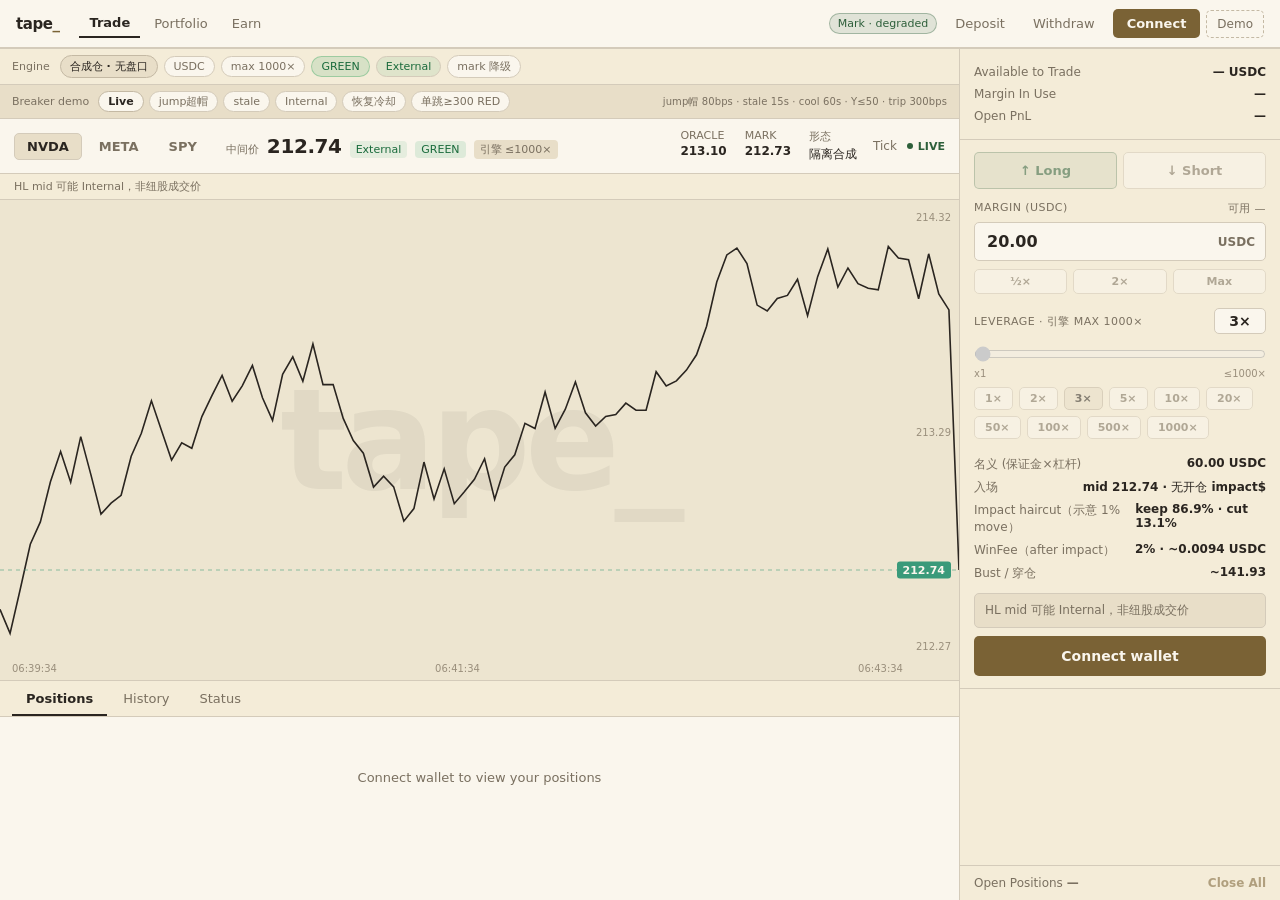
==== commit 485ea6ed: "fee preview: settleClose haircut% + 2% winFee; no open impact$(bundle index-qT5uKd0T.js)" ====
--- a/app/index.html
+++ b/app/index.html
@@ -6,7 +6,7 @@
     <meta name="viewport" content="width=device-width, initial-scale=1.0" />
     <meta name="theme-color" content="#EDE5D0" />
     <title>Tape · US Stock Perp</title>
-    <script type="module" crossorigin src="./assets/index-DapTherj.js"></script>
+    <script type="module" crossorigin src="./assets/index-qT5uKd0T.js"></script>
     <link rel="stylesheet" crossorigin href="./assets/index-CrhQfopt.css">
   </head>
   <body>
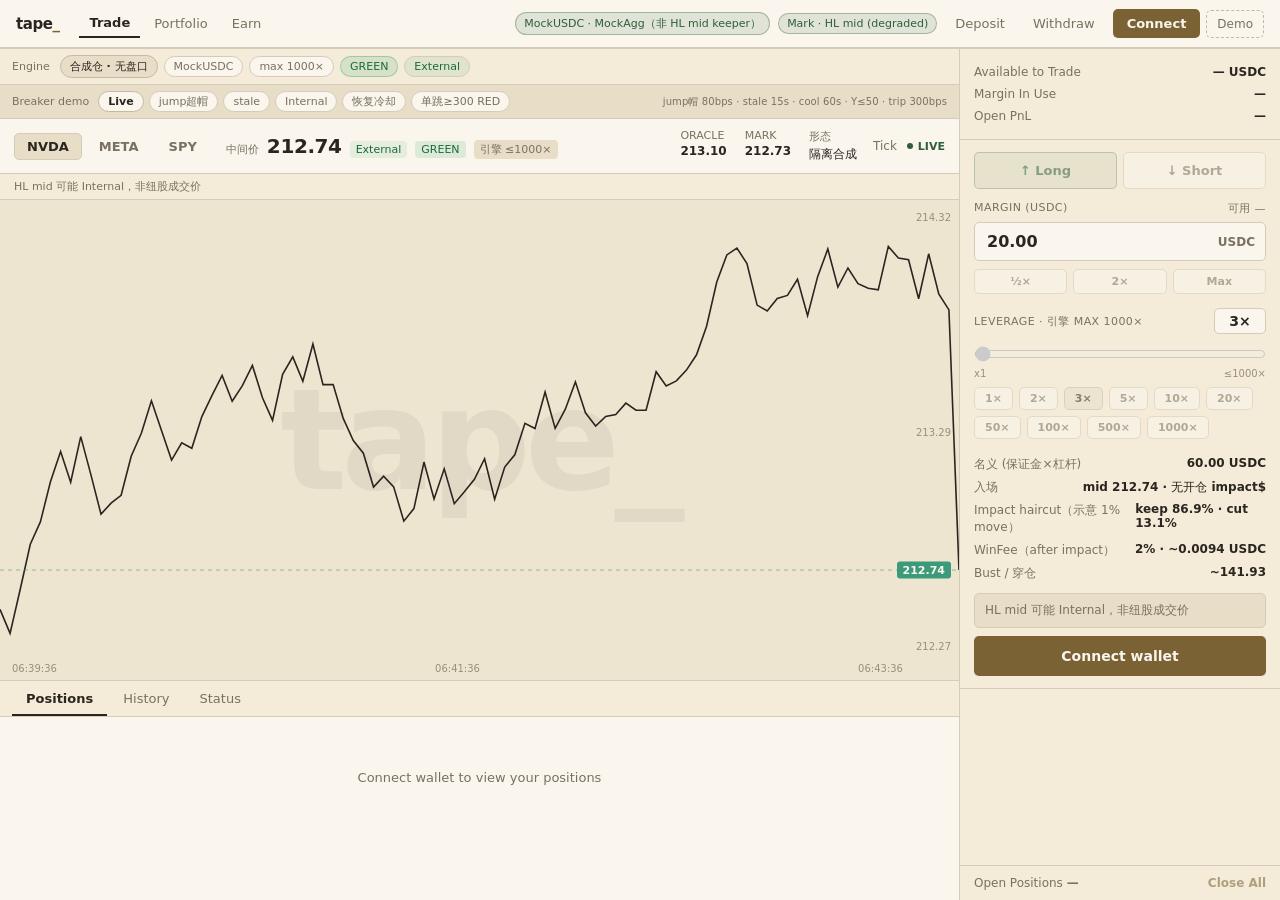
==== commit ed59ec27: "bind RH Testnet ledger: MockUSDC deposit/open/close EOA (bundle index-Tu9ozVtf.js) Connect → Mint/De" ====
--- a/app/index.html
+++ b/app/index.html
@@ -6,7 +6,7 @@
     <meta name="viewport" content="width=device-width, initial-scale=1.0" />
     <meta name="theme-color" content="#EDE5D0" />
     <title>Tape · US Stock Perp</title>
-    <script type="module" crossorigin src="./assets/index-qT5uKd0T.js"></script>
+    <script type="module" crossorigin src="./assets/index-Tu9ozVtf.js"></script>
     <link rel="stylesheet" crossorigin href="./assets/index-CrhQfopt.css">
   </head>
   <body>
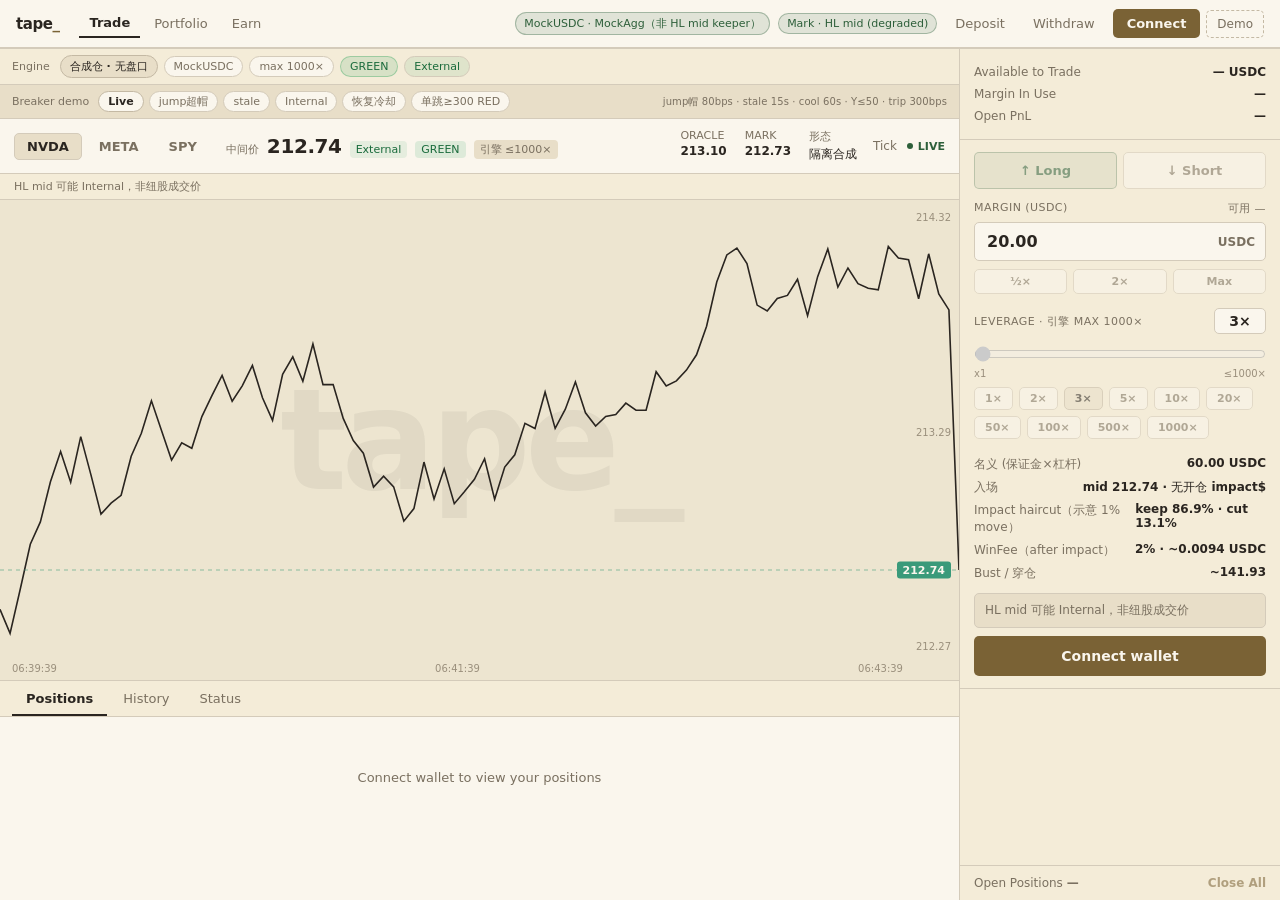
==== commit 416c5e65: "chore: MetaMask explorer URL for RH 46630 (index-B8CEkor7.js)" ====
--- a/app/index.html
+++ b/app/index.html
@@ -6,7 +6,7 @@
     <meta name="viewport" content="width=device-width, initial-scale=1.0" />
     <meta name="theme-color" content="#EDE5D0" />
     <title>Tape · US Stock Perp</title>
-    <script type="module" crossorigin src="./assets/index-Tu9ozVtf.js"></script>
+    <script type="module" crossorigin src="./assets/index-B8CEkor7.js"></script>
     <link rel="stylesheet" crossorigin href="./assets/index-CrhQfopt.css">
   </head>
   <body>
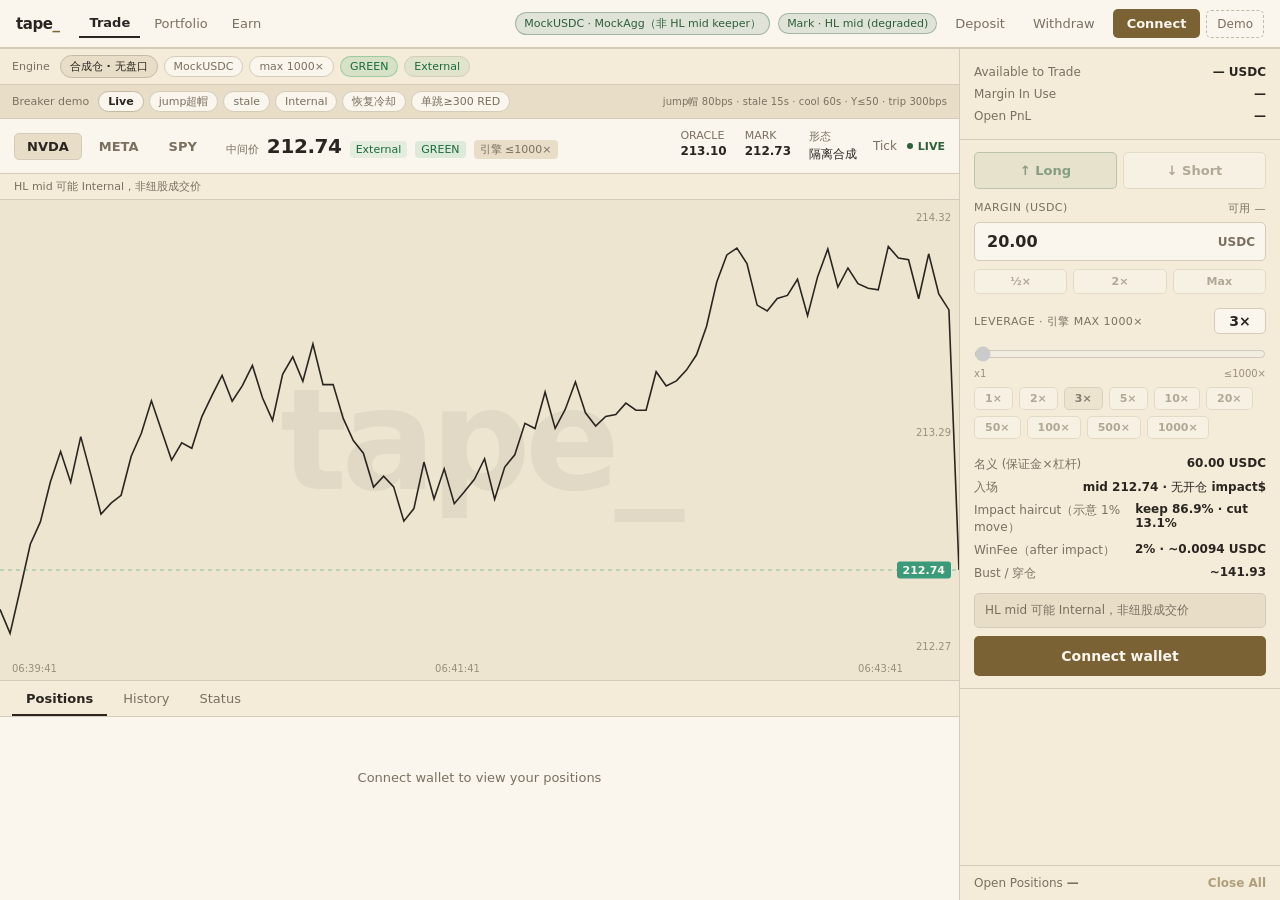
==== commit 5d6fee80: "fix(ui): MockAgg StalePrice gate + 刷新 Mock 价 (index-CHVqS2N6.js) Wallet Live: detect MockAgg updated" ====
--- a/app/index.html
+++ b/app/index.html
@@ -6,8 +6,8 @@
     <meta name="viewport" content="width=device-width, initial-scale=1.0" />
     <meta name="theme-color" content="#EDE5D0" />
     <title>Tape · US Stock Perp</title>
-    <script type="module" crossorigin src="./assets/index-B8CEkor7.js"></script>
-    <link rel="stylesheet" crossorigin href="./assets/index-CrhQfopt.css">
+    <script type="module" crossorigin src="./assets/index-CHVqS2N6.js"></script>
+    <link rel="stylesheet" crossorigin href="./assets/index-Cv8dSCAq.css">
   </head>
   <body>
     <div id="root"></div>
--- a/app/assets/index-Cv8dSCAq.css
+++ b/app/assets/index-Cv8dSCAq.css
@@ -0,0 +1 @@
+:root{--bg:#ede5d0;--panel:#f4ecd8;--raised:#faf6ed;--sunken:#e8dec8;--border:#d4cbba;--border-strong:#c4b9a4;--ink:#2a2520;--muted:#7a7060;--muted-2:#9a8f7c;--positive:#2d5f3a;--positive-soft:#2d5f3a1f;--negative:#8b2020;--negative-soft:#8b20201f;--accent:#7a6235;--accent-hover:#69542c;--buy:#3a9a7a;--sell:#e05555;--chart-line:#2a2520;--live:#2d5f3a;--radius:8px;--radius-sm:5px;--rail-w:320px;--nav-h:48px;--bottom-h:220px;--font:Inter, ui-sans-serif, system-ui, -apple-system, "Segoe UI", "PingFang SC", "Noto Sans SC", sans-serif;font-family:var(--font);font-synthesis:none;text-rendering:optimizelegibility;-webkit-font-smoothing:antialiased;color:var(--ink);background:var(--bg)}*,:before,:after{box-sizing:border-box}html,body,#root{background:var(--bg);height:100%;color:var(--ink);margin:0}body{min-width:1200px;overflow:auto}button,input{font:inherit;color:inherit}button{cursor:pointer;background:0 0;border:none;padding:0}button:disabled{cursor:not-allowed;opacity:.55}.tabular{font-variant-numeric:tabular-nums}.desk{grid-template-rows:var(--nav-h) minmax(0, 1fr) auto;background:var(--bg);min-width:1200px;height:100vh;min-height:720px;display:grid}.desk-body{grid-template-columns:minmax(0, 1fr) var(--rail-w);border-top:1px solid var(--border);min-height:0;display:grid}.desk-main{border-right:1px solid var(--border);flex-direction:column;min-width:0;min-height:0;display:flex}.topnav{background:var(--raised);border-bottom:1px solid var(--border);height:var(--nav-h);align-items:center;gap:20px;padding:0 16px;display:flex}.topnav-logo{letter-spacing:-.03em;color:var(--ink);white-space:nowrap;font-size:15px;font-weight:700}.topnav-logo span{color:var(--accent)}.topnav-links{flex:1;align-items:center;gap:4px;display:flex}.topnav-links a,.topnav-links button.nav-link{color:var(--muted);border-radius:var(--radius-sm);padding:6px 10px;font-size:13px;text-decoration:none}.topnav-links a.active,.topnav-links button.nav-link.active{color:var(--ink);box-shadow:inset 0 -2px 0 var(--ink);border-radius:0;padding-bottom:8px;font-weight:600}.topnav-right{align-items:center;gap:8px;display:flex}.badge{border:1px solid var(--border);color:var(--muted);background:var(--sunken);white-space:nowrap;border-radius:999px;padding:3px 8px;font-size:11px}.badge.chain{color:var(--positive);background:var(--positive-soft);border-color:#2d5f3a59}.btn-ghost{color:var(--muted);border-radius:var(--radius-sm);padding:6px 10px;font-size:13px}.btn-ghost:hover{color:var(--ink);background:var(--sunken)}.btn-accent{color:#faf6ed;background:var(--accent);border-radius:var(--radius-sm);padding:7px 14px;font-size:13px;font-weight:600}.btn-accent:hover:not(:disabled){background:var(--accent-hover)}.connect-cluster{align-items:center;gap:6px;display:flex}.btn-demo{color:var(--muted);border:1px dashed var(--border-strong);border-radius:var(--radius-sm);padding:6px 10px;font-size:12px}.btn-demo:hover{color:var(--ink);background:var(--sunken)}.wallet-chip{font-variant-numeric:tabular-nums;border-radius:var(--radius-sm);border:1px solid var(--border);background:var(--raised);color:var(--ink);padding:6px 10px;font-size:12px}.wallet-chip:hover{border-color:var(--border-strong)}.avail-hint{color:var(--muted-2);margin-top:2px;font-size:11px}.btn-place{color:#faf6ed;background:var(--positive);border-radius:var(--radius-sm);width:100%;margin-top:8px;padding:12px 14px;font-size:14px;font-weight:650}.btn-place:hover:not(:disabled){filter:brightness(1.06)}.btn-place.short{background:var(--negative)}.btn-place.connect{background:var(--accent)}.btn-place.blocked{background:var(--border-strong);color:var(--muted)}.session-bar{background:var(--panel);border-bottom:1px solid var(--border);flex-shrink:0;align-items:center;gap:6px;padding:6px 12px;display:flex}.session-bar .lbl{color:var(--muted);margin-right:4px;font-size:11px}.chip{border:1px solid var(--border);color:var(--muted);background:var(--raised);border-radius:999px;padding:3px 9px;font-size:11px}.chip:hover{color:var(--ink);border-color:var(--border-strong)}.chip.active{color:var(--ink);background:var(--sunken);border-color:var(--border-strong);font-weight:600}.market-header{background:var(--raised);border-bottom:1px solid var(--border);flex-shrink:0;align-items:center;gap:16px;padding:10px 14px;display:flex}.market-select{gap:4px;display:flex}.market-select button{border-radius:var(--radius-sm);color:var(--muted);border:1px solid #0000;padding:5px 12px;font-size:13px;font-weight:600}.market-select button.active{color:var(--ink);background:var(--sunken);border-color:var(--border)}.mid-block{align-items:baseline;gap:8px;display:flex}.mid-block .label{color:var(--muted);font-size:11px}.mid-block .px{letter-spacing:-.02em;font-size:20px;font-weight:650}.mid-block .tag{background:var(--sunken);color:var(--muted);border-radius:4px;padding:2px 6px;font-size:11px}.stats{color:var(--muted);gap:18px;margin-left:auto;font-size:11px;display:flex}.stats b{color:var(--ink);margin-top:2px;font-size:12px;font-weight:600;display:block}.chart-tools{color:var(--muted);align-items:center;gap:10px;font-size:12px;display:flex}.live-dot{color:var(--live);align-items:center;gap:5px;font-size:11px;font-weight:600;display:inline-flex}.live-dot:before{content:"";background:var(--live);border-radius:50%;width:6px;height:6px}.chart-wrap{background:var(--bg);flex:1;min-height:280px;position:relative;overflow:hidden}.chart-watermark{pointer-events:none;letter-spacing:-.04em;color:#2a25200f;-webkit-user-select:none;user-select:none;z-index:0;justify-content:center;align-items:center;font-size:clamp(64px,12vw,140px);font-weight:700;display:flex;position:absolute;inset:0}.chart-wrap canvas,.chart-wrap svg{z-index:1;width:100%;height:100%;display:block;position:relative}.chart-axis-y{color:var(--muted-2);z-index:2;text-align:right;pointer-events:none;flex-direction:column;justify-content:space-between;font-size:10px;display:flex;position:absolute;top:12px;bottom:28px;right:8px}.chart-axis-x{color:var(--muted-2);z-index:2;pointer-events:none;justify-content:space-between;font-size:10px;display:flex;position:absolute;bottom:6px;left:12px;right:56px}.px-pill{z-index:3;color:#faf6ed;background:var(--buy);pointer-events:none;border-radius:3px;padding:2px 6px;font-size:11px;font-weight:650;position:absolute;right:8px;transform:translateY(-50%)}.order-rail{background:var(--panel);flex-direction:column;min-height:0;display:flex;overflow-y:auto}.rail-section{border-bottom:1px solid var(--border);padding:12px 14px}.rail-section:last-child{border-bottom:none}.acct-row{justify-content:space-between;align-items:baseline;padding:4px 0;font-size:12px;display:flex}.acct-row .k{color:var(--muted)}.acct-row .v{font-weight:600}.acct-row .v.pos{color:var(--positive)}.acct-row .v.neg{color:var(--negative)}.dir-seg{grid-template-columns:1fr 1fr;gap:6px;margin-bottom:12px;display:grid}.dir-seg button{border-radius:var(--radius-sm);border:1px solid var(--border);background:var(--raised);color:var(--muted);padding:10px 8px;font-size:13px;font-weight:650}.dir-seg button.long.active{background:var(--positive-soft);color:var(--positive);border-color:#2d5f3a73}.dir-seg button.short.active{background:var(--negative-soft);color:var(--negative);border-color:#8b202066}.field-label{color:var(--muted);text-transform:uppercase;letter-spacing:.04em;justify-content:space-between;margin-bottom:6px;font-size:11px;display:flex}.field-input{background:var(--raised);border:1px solid var(--border);border-radius:var(--radius-sm);align-items:center;gap:8px;padding:8px 10px;display:flex}.field-input input{font-variant-numeric:tabular-nums;background:0 0;border:none;outline:none;flex:1;min-width:0;font-size:16px;font-weight:650}.field-input .unit{color:var(--muted);font-size:12px;font-weight:600}.quick-row{gap:6px;margin-top:8px;display:flex}.quick-row button{border-radius:var(--radius-sm);border:1px solid var(--border);background:var(--raised);color:var(--muted);flex:1;padding:5px 0;font-size:11px;font-weight:600}.quick-row button:hover:not(:disabled){color:var(--ink);border-color:var(--border-strong)}.lev-head{justify-content:space-between;align-items:center;margin-top:14px;margin-bottom:8px;display:flex}.lev-head .lbl{color:var(--muted);text-transform:uppercase;letter-spacing:.04em;font-size:11px}.lev-box{text-align:center;border:1px solid var(--border);border-radius:var(--radius-sm);background:var(--raised);min-width:52px;padding:4px 8px;font-size:14px;font-weight:700}.lev-slider{width:100%;accent-color:var(--accent);margin:4px 0 6px}.lev-ends{color:var(--muted-2);justify-content:space-between;margin-bottom:8px;font-size:10px;display:flex}.lev-presets{flex-wrap:wrap;gap:6px;display:flex}.lev-presets button{border-radius:var(--radius-sm);border:1px solid var(--border);background:var(--raised);color:var(--muted);padding:4px 10px;font-size:11px;font-weight:600}.lev-presets button.active{color:var(--ink);border-color:var(--border-strong);background:var(--sunken)}.summary-row{color:var(--muted);justify-content:space-between;padding:3px 0;font-size:12px;display:flex}.summary-row b{color:var(--ink);font-weight:600}.banner{border-radius:var(--radius-sm);background:var(--sunken);color:var(--muted);border:1px solid var(--border);margin:8px 0 0;padding:8px 10px;font-size:12px}.banner.warn{color:var(--negative);background:var(--negative-soft);border-color:#8b202040}.banner.stale-mock{flex-direction:column;align-items:stretch;gap:8px;display:flex}.stale-mock-copy{line-height:1.4}.btn-refresh-mock{border-radius:var(--radius-sm);color:var(--ink);background:var(--raised);cursor:pointer;border:1px solid #8b202059;align-self:flex-start;padding:6px 12px;font-size:12px;font-weight:600}.btn-refresh-mock:hover:not(:disabled){background:var(--sunken)}.btn-refresh-mock:disabled{opacity:.55;cursor:not-allowed}.badge.chain.stale{color:var(--negative);background:var(--negative-soft);border-color:#8b202059}.rail-foot{border-top:1px solid var(--border);color:var(--muted);justify-content:space-between;margin-top:auto;padding:10px 14px;font-size:12px;display:flex}.rail-foot button{color:var(--accent);font-weight:600}.bottom-panel{border-top:1px solid var(--border);background:var(--raised);min-height:var(--bottom-h);flex-direction:column;max-height:280px;display:flex}.bottom-tabs{border-bottom:1px solid var(--border);background:var(--panel);gap:2px;padding:0 12px;display:flex}.bottom-tabs button{color:var(--muted);padding:10px 14px;font-size:13px}.bottom-tabs button.active{color:var(--ink);box-shadow:inset 0 -2px 0 var(--ink);font-weight:650}.pos-table-wrap{flex:1;position:relative;overflow:auto}.pos-empty{min-height:120px;color:var(--muted);justify-content:center;align-items:center;font-size:13px;display:flex}table.pos-table{border-collapse:collapse;width:100%;font-size:12px}table.pos-table th{text-align:left;color:var(--muted);border-bottom:1px solid var(--border);background:var(--raised);white-space:nowrap;padding:8px 12px;font-weight:500;position:sticky;top:0}table.pos-table td{border-bottom:1px solid var(--border);white-space:nowrap;font-variant-numeric:tabular-nums;padding:10px 12px}table.pos-table .asset{font-weight:650}table.pos-table .long{color:var(--positive)}table.pos-table .short{color:var(--negative)}table.pos-table .pos{color:var(--positive)}table.pos-table .neg{color:var(--negative)}.btn-close{border-radius:var(--radius-sm);border:1px solid var(--border);background:var(--sunken);color:var(--ink);padding:4px 10px;font-size:11px;font-weight:600}.btn-close:hover:not(:disabled){border-color:var(--border-strong)}.modal-backdrop{z-index:100;background:#2a252059;justify-content:center;align-items:center;display:flex;position:fixed;inset:0}.modal{background:var(--raised);border:1px solid var(--border);border-radius:var(--radius);width:min(400px,92vw);padding:20px 22px;box-shadow:0 12px 40px #2a25202e}.modal h3{margin:0 0 12px;font-size:16px}.modal p{color:var(--muted);margin:0 0 8px;font-size:13px;line-height:1.5}.modal .emphasis{color:var(--negative);font-size:14px;font-weight:700}.modal-actions{justify-content:flex-end;gap:8px;margin-top:16px;display:flex}.modal-actions .cancel{border-radius:var(--radius-sm);border:1px solid var(--border);background:var(--sunken);padding:8px 14px;font-size:13px;font-weight:600}.modal-actions .confirm{border-radius:var(--radius-sm);background:var(--positive);color:#faf6ed;padding:8px 14px;font-size:13px;font-weight:650}.toast{background:var(--ink);color:var(--raised);border-radius:var(--radius-sm);z-index:120;max-width:90vw;padding:10px 16px;font-size:13px;position:fixed;bottom:24px;left:50%;transform:translate(-50%);box-shadow:0 8px 24px #2a252040}.narrow-hint{display:none}@media (width<=1199px){.narrow-hint{z-index:50;background:var(--accent);color:#faf6ed;text-align:center;padding:8px 12px;font-size:12px;display:block;position:sticky;top:0}}.breaker-chip.breaker-green,.tag.breaker-chip.breaker-green{color:#1a6b3c;background:#2ea05a24;border-color:#2ea05a59}.breaker-chip.breaker-yellow,.tag.breaker-chip.breaker-yellow{color:#8a6a00;background:#dcb4282e;border-color:#b48c1466}.breaker-chip.breaker-orange,.tag.breaker-chip.breaker-orange{color:#a14a00;background:#e6782829;border-color:#c8641466}.breaker-chip.breaker-red,.tag.breaker-chip.breaker-red{color:#8b2020;background:#c8323224;border-color:#a0282866;font-weight:700}.mark-tag.external{color:#1a6b3c;background:#2ea05a1a}.mark-tag.internal{color:#8a6a00;background:#dcb42829}.mark-tag.stale{color:#a14a00;background:#e6782824}.mark-tag.circuit{color:#8b2020;background:#c832321f;font-weight:650}.demo-bar{background:var(--sunken);flex-wrap:wrap;gap:5px}.demo-bar .demo-chip{cursor:pointer;font-family:inherit}.demo-bar .demo-chip.active{color:var(--ink);background:var(--raised);border-color:var(--border-strong);font-weight:650}.demo-bar .demo-hint{color:var(--muted);letter-spacing:.01em;margin-left:auto;font-size:10px}.hl-mid-tip{color:var(--muted);background:var(--panel);border-bottom:1px solid var(--border);padding:5px 14px;font-size:11px}.banner.tip{color:var(--muted);background:var(--sunken);border-color:var(--border)}button.chip.demo-chip{cursor:pointer;font-family:inherit;line-height:1.2}button.chip.demo-chip:hover{color:var(--ink);border-color:var(--border-strong)}
